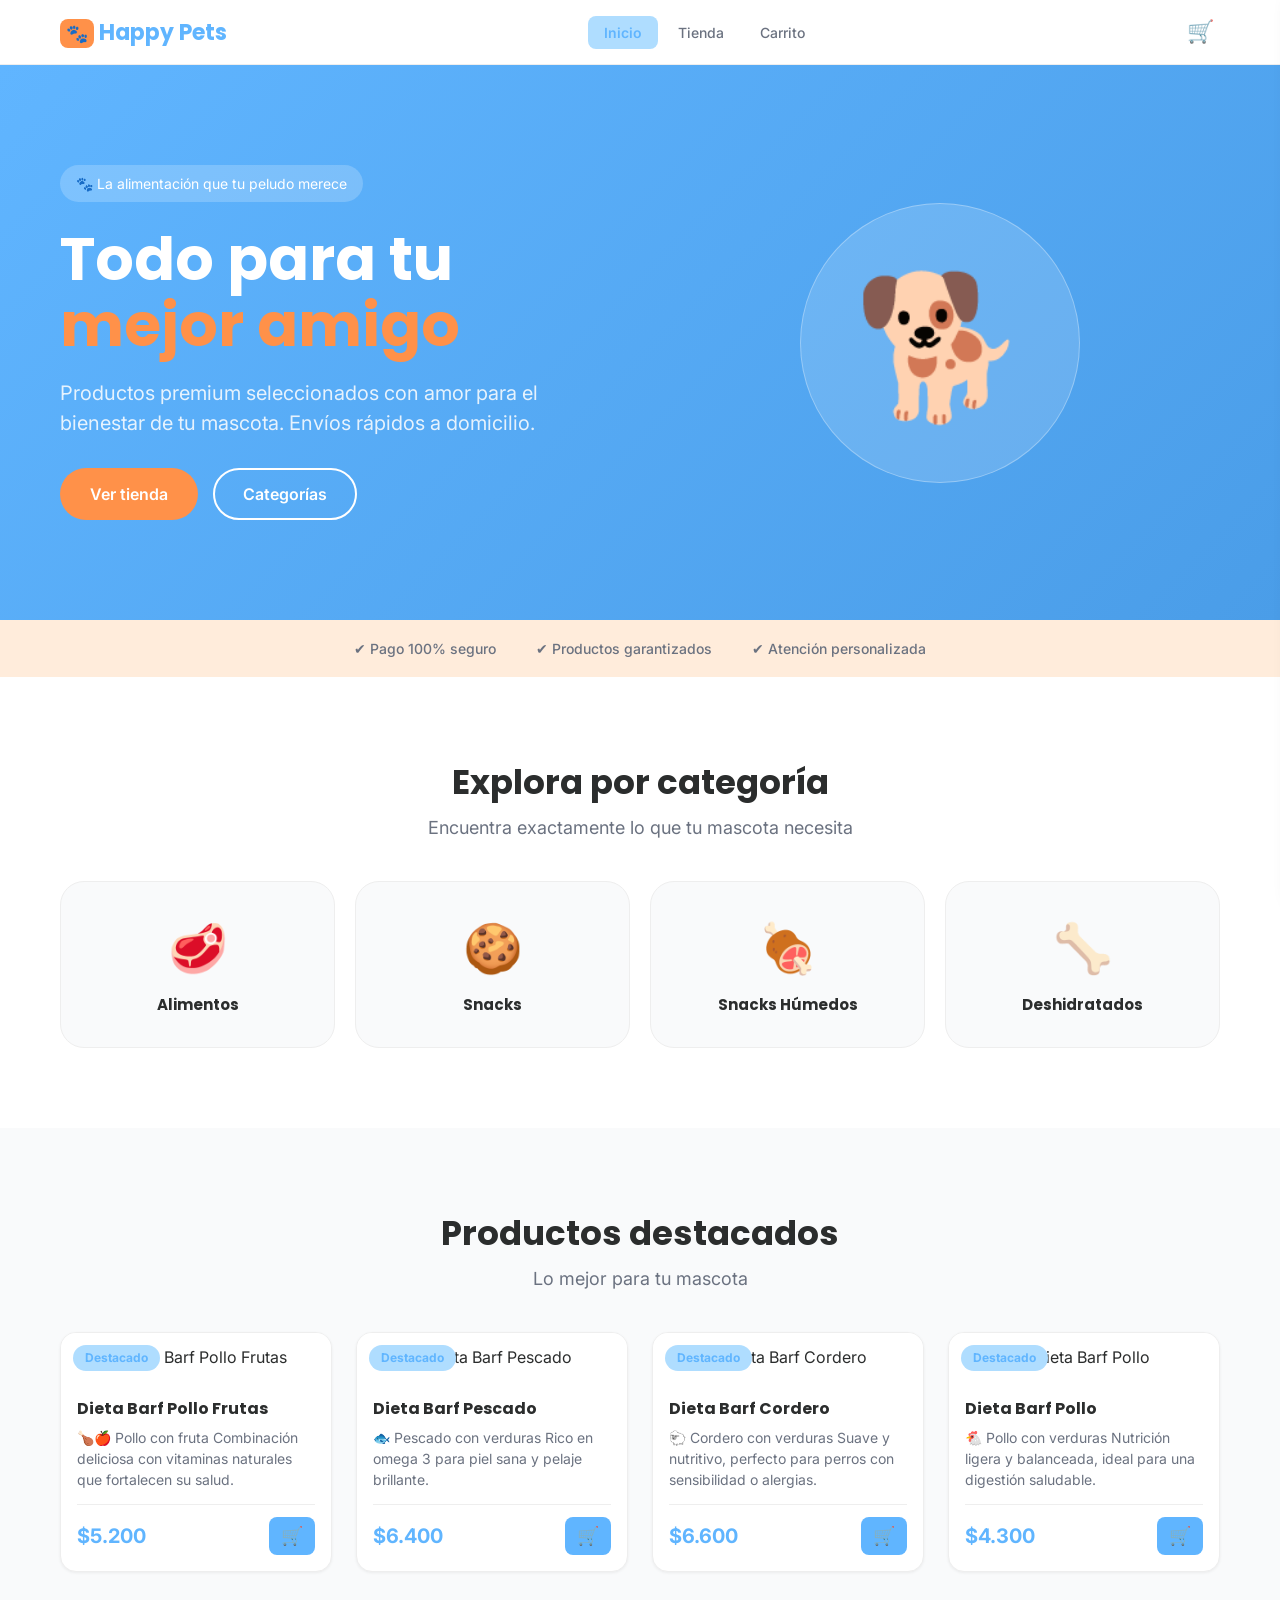
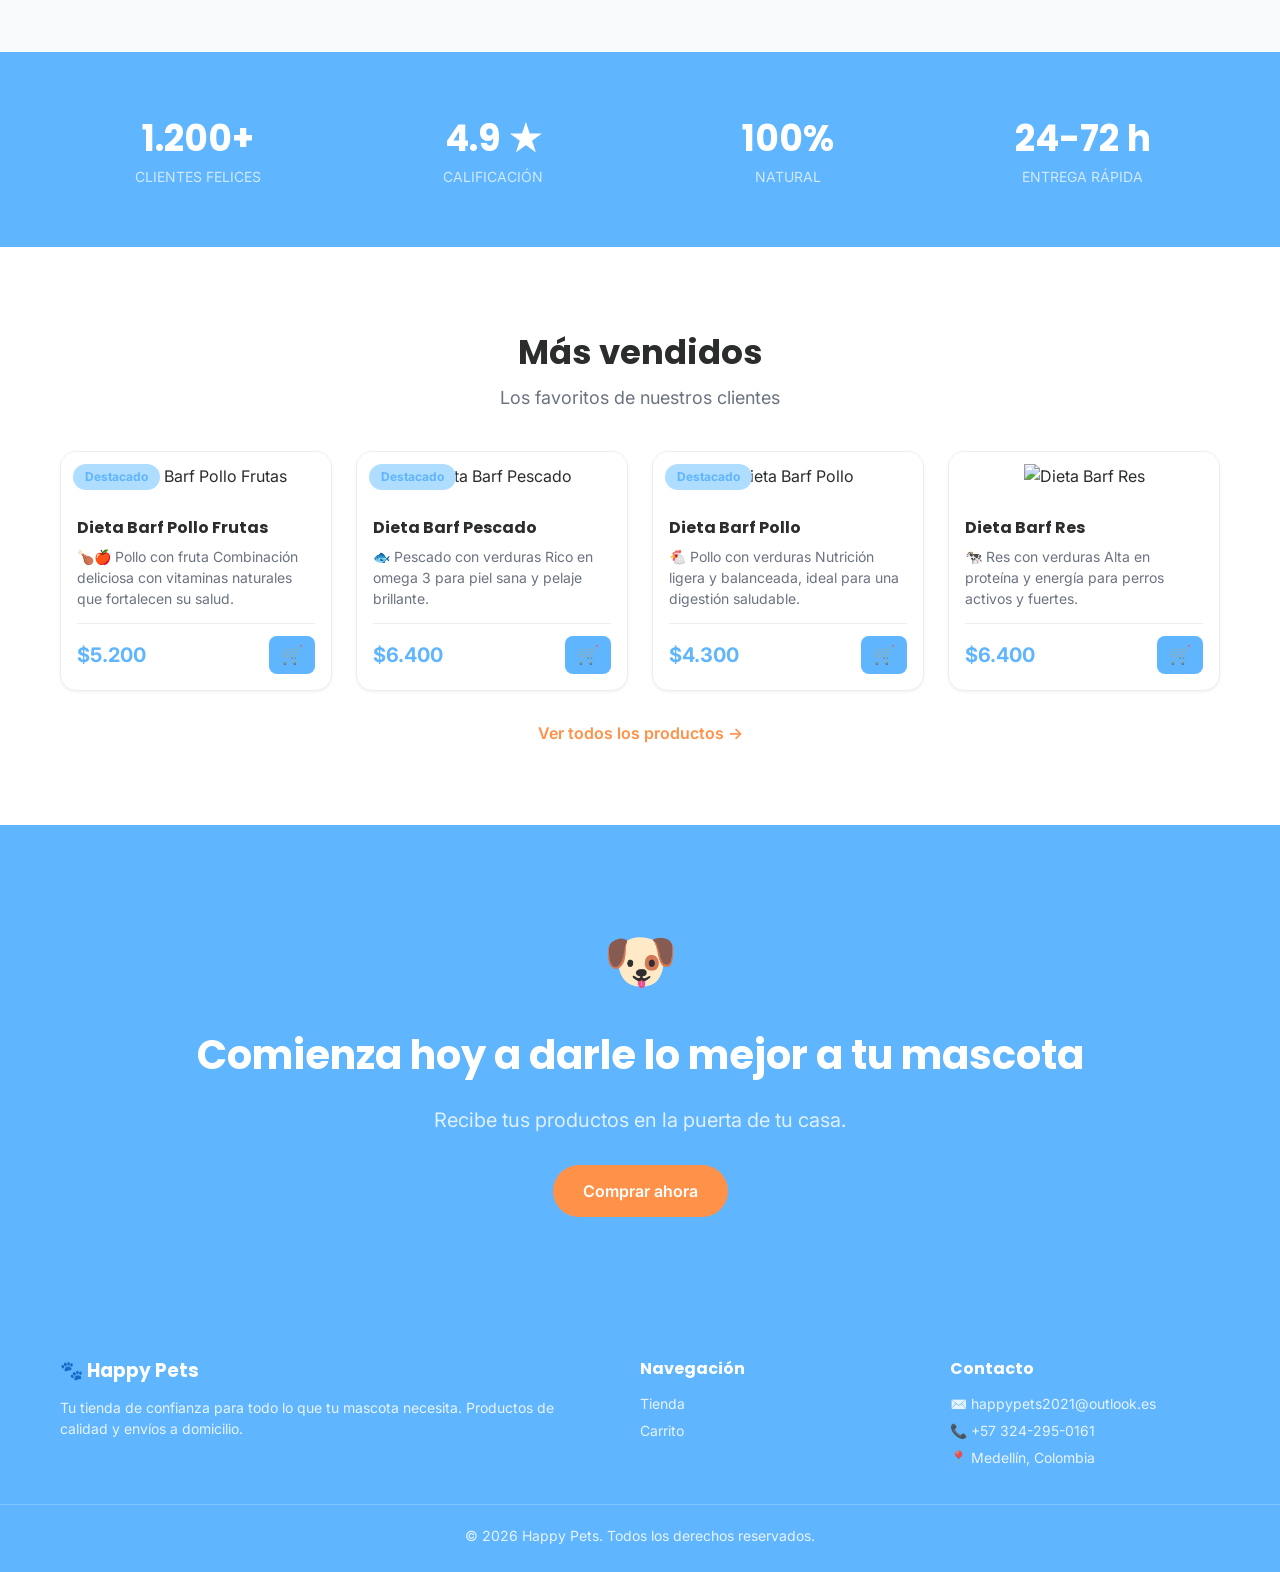
==== index.html @ 9395b943 "Proyecto Happy Pets con HTML, CSS, JS y jQuery Co-Authored-By: Claude Sonnet 5.5 <noreply@anthropic." ====
<!DOCTYPE html>
<html lang="es">
<head>
  <meta charset="UTF-8">
  <meta name="viewport" content="width=device-width, initial-scale=1.0">
  <link href="https://fonts.googleapis.com/css2?family=Inter:wght@400;500;600&family=Poppins:wght@600;700&display=swap" rel="stylesheet">
  <link rel="stylesheet" href="css/style.css">
  <title>Happy Pets - Todo para tu mejor amigo</title>
</head>
<body data-pagina="inicio">

  <header id="menu"></header>

  <!-- Portada -->
  <section class="hero">
    <div class="contenedor hero-grid">
      <div>
        <span class="hero-etiqueta">🐾 La alimentación que tu peludo merece</span>
        <h1>Todo para tu <span>mejor amigo</span></h1>
        <p>Productos premium seleccionados con amor para el bienestar de tu mascota. Envíos rápidos a domicilio.</p>
        <div class="hero-botones">
          <a href="tienda.html" class="btn btn-naranja">Ver tienda</a>
          <a href="#categorias" class="btn btn-blanco">Categorías</a>
        </div>
      </div>
      <div class="hero-imagen">
        <div class="hero-circulo">🐕</div>
      </div>
    </div>
  </section>

  <!-- Franja de confianza -->
  <section class="confianza">
    <div class="contenedor">
      <span>✔ Pago 100% seguro</span>
      <span>✔ Productos garantizados</span>
      <span>✔ Atención personalizada</span>
    </div>
  </section>

  <!-- Categorías -->
  <section class="seccion" id="categorias">
    <div class="contenedor">
      <div class="titulo-seccion">
        <h2>Explora por categoría</h2>
        <p>Encuentra exactamente lo que tu mascota necesita</p>
      </div>
      <div class="grid-categorias" id="lista-categorias"></div>
    </div>
  </section>

  <!-- Productos destacados -->
  <section class="seccion fondo-gris">
    <div class="contenedor">
      <div class="titulo-seccion">
        <h2>Productos destacados</h2>
        <p>Lo mejor para tu mascota</p>
      </div>
      <div class="grid-productos" id="lista-destacados"></div>
    </div>
  </section>

  <!-- Estadísticas -->
  <section class="estadisticas">
    <div class="contenedor">
      <div><h3>1.200+</h3><p>Clientes felices</p></div>
      <div><h3>4.9 ★</h3><p>Calificación</p></div>
      <div><h3>100%</h3><p>Natural</p></div>
      <div><h3>24-72 h</h3><p>Entrega rápida</p></div>
    </div>
  </section>

  <!-- Más vendidos -->
  <section class="seccion">
    <div class="contenedor">
      <div class="titulo-seccion">
        <h2>Más vendidos</h2>
        <p>Los favoritos de nuestros clientes</p>
      </div>
      <div class="grid-productos" id="lista-vendidos"></div>
      <div class="ver-todos"><a href="tienda.html">Ver todos los productos →</a></div>
    </div>
  </section>

  <!-- Llamado final -->
  <section class="final">
    <span style="font-size: 60px;">🐶</span>
    <h2>Comienza hoy a darle lo mejor a tu mascota</h2>
    <p>Recibe tus productos en la puerta de tu casa.</p>
    <a href="tienda.html" class="btn btn-naranja">Comprar ahora</a>
  </section>

  <footer id="pie"></footer>

  <script src="https://code.jquery.com/jquery-3.7.1.min.js"></script>
  <script src="js/datos.js"></script>
  <script src="js/script.js"></script>
</body>
</html>
---- css/style.css ----
/* ===== Colores y base ===== */
/* Azul: #60B5FF | Naranja: #FF9149 | Crema: #FFECDB | Azul claro: #AFDDFF */

* {
  box-sizing: border-box;
  margin: 0;
  padding: 0;
}

body {
  font-family: "Inter", Arial, sans-serif;
  color: #2b2d2d;
  background: #ffffff;
  line-height: 1.5;
}

h1, h2, h3, h4, .logo {
  font-family: "Poppins", Arial, sans-serif;
}

a {
  color: inherit;
  text-decoration: none;
}

.contenedor {
  max-width: 1200px;
  margin: 0 auto;
  padding: 0 20px;
}

/* ===== Botones ===== */
.btn {
  display: inline-block;
  padding: 12px 28px;
  border-radius: 30px;
  border: 2px solid transparent;
  font-weight: 600;
  font-size: 16px;
  cursor: pointer;
  text-align: center;
  transition: 0.2s;
}

.btn:hover {
  filter: brightness(1.1);
}

.btn-naranja {
  background: #ff9149;
  color: white;
}

.btn-azul {
  background: #60b5ff;
  color: white;
}

.btn-blanco {
  border-color: white;
  color: white;
}

.btn-blanco:hover {
  background: white;
  color: #60b5ff;
}

.btn-borde {
  display: block;
  border-color: #60b5ff;
  color: #60b5ff;
  margin-top: 10px;
}

/* ===== Menú ===== */
#menu {
  background: white;
  border-bottom: 1px solid #eee;
  position: sticky;
  top: 0;
  z-index: 50;
}

.menu-barra {
  display: flex;
  align-items: center;
  justify-content: space-between;
  height: 64px;
}

.logo {
  font-size: 22px;
  font-weight: 700;
  color: #60b5ff;
}

.logo-icono {
  background: #ff9149;
  border-radius: 8px;
  padding: 2px 6px;
  font-size: 18px;
}

.enlaces a {
  padding: 8px 16px;
  border-radius: 8px;
  color: #6b7280;
  font-weight: 500;
  font-size: 14px;
}

.enlaces a:hover {
  color: #60b5ff;
  background: #f5f5f5;
}

.enlaces a.activo {
  background: #afddff;
  color: #60b5ff;
  font-weight: 600;
}

.menu-derecha {
  display: flex;
  align-items: center;
  gap: 8px;
}

.btn-icono {
  background: none;
  border: none;
  font-size: 22px;
  cursor: pointer;
  position: relative;
  padding: 6px;
}

.btn-hamburguesa {
  display: none;
}

.contador {
  position: absolute;
  top: -2px;
  right: -4px;
  background: #ff9149;
  color: white;
  font-size: 11px;
  font-weight: bold;
  border-radius: 50%;
  width: 18px;
  height: 18px;
  line-height: 18px;
  text-align: center;
  display: none;
}

/* ===== Portada (hero) ===== */
.hero {
  background: linear-gradient(135deg, #60b5ff, #4a9de8);
  color: white;
  padding: 100px 0;
}

.hero-grid {
  display: grid;
  grid-template-columns: 1fr 1fr;
  gap: 40px;
  align-items: center;
}

.hero-etiqueta {
  display: inline-block;
  background: rgba(255, 255, 255, 0.2);
  padding: 8px 16px;
  border-radius: 30px;
  font-size: 14px;
  margin-bottom: 24px;
}

.hero h1 {
  font-size: 60px;
  line-height: 1.1;
  margin-bottom: 20px;
}

.hero h1 span {
  display: block;
  color: #ff9149;
}

.hero p {
  font-size: 20px;
  opacity: 0.85;
  margin-bottom: 30px;
  max-width: 480px;
}

.hero-botones {
  display: flex;
  gap: 15px;
  flex-wrap: wrap;
}

.hero-imagen {
  text-align: center;
  font-size: 140px;
}

.hero-circulo {
  width: 280px;
  height: 280px;
  line-height: 280px;
  margin: 0 auto;
  background: rgba(255, 255, 255, 0.15);
  border-radius: 50%;
  border: 1px solid rgba(255, 255, 255, 0.3);
}

/* ===== Franja de confianza ===== */
.confianza {
  background: #ffecdb;
  padding: 18px 0;
}

.confianza .contenedor {
  display: flex;
  justify-content: center;
  gap: 40px;
  flex-wrap: wrap;
  font-size: 14px;
  font-weight: 500;
  color: #6b7280;
}

/* ===== Secciones ===== */
.seccion {
  padding: 80px 0;
}

.fondo-gris {
  background: #f9fafb;
}

.titulo-seccion {
  text-align: center;
  margin-bottom: 40px;
}

.titulo-seccion h2 {
  font-size: 34px;
}

.titulo-seccion p {
  color: #6b7280;
  margin-top: 6px;
  font-size: 18px;
}

/* ===== Categorías ===== */
.grid-categorias {
  display: grid;
  grid-template-columns: repeat(4, 1fr);
  gap: 20px;
}

.categoria {
  background: #f9fafb;
  border: 1px solid #eee;
  border-radius: 24px;
  padding: 30px 10px;
  text-align: center;
  transition: 0.3s;
}

.categoria:hover {
  background: #60b5ff;
  color: white;
  transform: translateY(-4px);
}

.categoria-icono {
  display: block;
  font-size: 48px;
  margin-bottom: 10px;
}

.categoria h3 {
  font-size: 15px;
}

/* ===== Tarjetas de productos ===== */
.grid-productos {
  display: grid;
  grid-template-columns: repeat(4, 1fr);
  gap: 24px;
}

.tarjeta {
  background: white;
  border: 1px solid #eee;
  border-radius: 16px;
  overflow: hidden;
  display: flex;
  flex-direction: column;
  box-shadow: 0 1px 3px rgba(0, 0, 0, 0.06);
  transition: 0.3s;
}

.tarjeta:hover {
  transform: translateY(-8px);
  box-shadow: 0 20px 40px -8px rgba(96, 181, 255, 0.25);
}

.tarjeta-imagen {
  display: block;
  position: relative;
  background: white;
  text-align: center;
  overflow: hidden;
}

.tarjeta-imagen img {
  width: 100%;
  height: 220px;
  object-fit: contain;
  background: white;
  padding: 12px;
  transition: transform 0.5s;
}

.tarjeta:hover .tarjeta-imagen img {
  transform: scale(1.05);
}

.etiqueta {
  position: absolute;
  top: 12px;
  left: 12px;
  background: #afddff;
  color: #60b5ff;
  font-size: 12px;
  font-weight: bold;
  padding: 4px 12px;
  border-radius: 20px;
}

.agotado {
  position: absolute;
  top: 0;
  left: 0;
  width: 100%;
  height: 100%;
  background: rgba(0, 0, 0, 0.5);
  color: white;
  font-weight: bold;
  display: flex;
  align-items: center;
  justify-content: center;
}

.tarjeta-cuerpo {
  padding: 16px;
  display: flex;
  flex-direction: column;
  flex: 1;
}

.tarjeta-cuerpo h3 {
  font-size: 16px;
  margin-bottom: 6px;
}

.tarjeta-cuerpo h3 a:hover {
  color: #ff9149;
}

.descripcion {
  font-size: 14px;
  color: #6b7280;
  flex: 1;
}

.tarjeta-pie {
  display: flex;
  justify-content: space-between;
  align-items: center;
  margin-top: 14px;
  padding-top: 12px;
  border-top: 1px solid #eee;
}

.precio {
  font-size: 20px;
  font-weight: bold;
  color: #60b5ff;
}

.btn-agregar {
  background: #60b5ff;
  border: none;
  border-radius: 8px;
  padding: 8px 12px;
  font-size: 18px;
  cursor: pointer;
}

.btn-agregar:hover {
  transform: scale(1.1);
}

.btn-agregar:disabled {
  opacity: 0.5;
  cursor: not-allowed;
}

.ver-todos {
  text-align: center;
  margin-top: 30px;
}

.ver-todos a {
  color: #ff9149;
  font-weight: 600;
}

/* ===== Estadísticas ===== */
.estadisticas {
  background: #60b5ff;
  color: white;
  padding: 60px 0;
}

.estadisticas .contenedor {
  display: grid;
  grid-template-columns: repeat(4, 1fr);
  gap: 20px;
  text-align: center;
}

.estadisticas h3 {
  font-size: 36px;
}

.estadisticas p {
  opacity: 0.7;
  font-size: 14px;
  text-transform: uppercase;
}

/* ===== Llamado final ===== */
.final {
  background: #60b5ff;
  color: white;
  text-align: center;
  padding: 90px 20px;
}

.final h2 {
  font-size: 40px;
  margin: 20px 0;
}

.final p {
  font-size: 20px;
  opacity: 0.8;
  margin-bottom: 30px;
}

/* ===== Encabezado de páginas internas ===== */
.encabezado {
  background: #60b5ff;
  color: white;
  padding: 40px 0;
}

.encabezado h1 {
  font-size: 36px;
}

/* ===== Tienda ===== */
.tienda-grid {
  display: grid;
  grid-template-columns: 250px 1fr;
  gap: 30px;
  padding: 30px 20px;
  max-width: 1200px;
  margin: 0 auto;
}

.filtros {
  background: white;
  border-radius: 12px;
  padding: 20px;
  height: fit-content;
  position: sticky;
  top: 80px;
  box-shadow: 0 1px 3px rgba(0, 0, 0, 0.1);
}

.filtros h3 {
  color: #60b5ff;
  margin-bottom: 15px;
}

.filtros h4 {
  margin: 15px 0 8px;
}

.filtros label {
  display: block;
  margin-bottom: 6px;
  cursor: pointer;
}

.filtros select {
  width: 100%;
  padding: 10px;
  border: 1px solid #ddd;
  border-radius: 10px;
  font-size: 14px;
}

#cantidad-resultados {
  color: #6b7280;
  margin-bottom: 20px;
}

#lista-productos {
  display: grid;
  grid-template-columns: repeat(3, 1fr);
  gap: 24px;
}

#sin-resultados {
  display: none;
  text-align: center;
  padding: 50px 0;
  color: #6b7280;
}

/* ===== Detalle del producto ===== */
.detalle-grid {
  display: grid;
  grid-template-columns: 1fr 1fr;
  gap: 50px;
  padding: 40px 20px;
}

.detalle-imagen {
  background: white;
  border-radius: 16px;
  text-align: center;
  padding: 20px;
  overflow: hidden;
  box-shadow: 0 4px 15px rgba(0, 0, 0, 0.1);
}

.detalle-imagen img {
  width: 100%;
  max-height: 480px;
  object-fit: contain;
  display: block;
}

.detalle-info h1 {
  color: #60b5ff;
  font-size: 34px;
  margin-bottom: 15px;
}

.detalle-precio {
  font-size: 30px;
  font-weight: bold;
  color: #ff9149;
  margin-bottom: 20px;
}

.estado {
  font-size: 14px;
  padding: 4px 12px;
  border-radius: 20px;
  margin-left: 10px;
}

.estado.ok {
  background: #d9f5ee;
  color: #00b894;
}

.estado.no {
  background: #fbe0e0;
  color: #d63031;
}

.detalle-texto {
  color: #4b5563;
  margin-bottom: 25px;
}

.detalle-compra {
  display: flex;
  gap: 15px;
  align-items: center;
  margin-bottom: 25px;
}

.ventajas {
  list-style: none;
  border-top: 1px solid #ddd;
  padding-top: 20px;
  color: #4b5563;
  font-size: 14px;
  line-height: 2;
}

/* ===== Cantidad (+ y -) ===== */
.cantidad {
  display: flex;
  align-items: center;
  gap: 8px;
  margin-top: 8px;
}

.detalle-compra .cantidad {
  margin-top: 0;
}

.cantidad button {
  width: 30px;
  height: 30px;
  border: 1px solid #ccc;
  background: #f3f4f6;
  border-radius: 6px;
  cursor: pointer;
  font-size: 16px;
}

.cantidad button:hover {
  background: #e5e7eb;
}

.cantidad .btn-eliminar {
  width: auto;
  background: none;
  border: none;
  color: #d63031;
  font-size: 13px;
}

/* ===== Carrito ===== */
.carrito-grid {
  display: grid;
  grid-template-columns: 2fr 1fr;
  gap: 30px;
  padding: 30px 20px;
}

.fila-carrito {
  display: flex;
  gap: 15px;
  background: white;
  border-radius: 12px;
  padding: 15px;
  margin-bottom: 15px;
  box-shadow: 0 1px 3px rgba(0, 0, 0, 0.1);
}

.fila-imagen {
  width: 80px;
  height: 80px;
  object-fit: contain;
  border: 1px solid #eee;
  border-radius: 10px;
  flex-shrink: 0;
}

.fila-info {
  flex: 1;
}

.fila-info h3 {
  font-size: 16px;
}

.fila-info .precio {
  font-size: 16px;
}

.fila-total {
  font-weight: bold;
  color: #60b5ff;
}

.resumen {
  background: white;
  border-radius: 12px;
  padding: 24px;
  height: fit-content;
  position: sticky;
  top: 80px;
  box-shadow: 0 1px 3px rgba(0, 0, 0, 0.1);
}

.resumen h2 {
  color: #60b5ff;
  margin-bottom: 20px;
}

.linea {
  display: flex;
  justify-content: space-between;
  padding: 8px 0;
  font-size: 14px;
}

.linea.total {
  font-size: 20px;
  font-weight: bold;
  border-top: 1px solid #ddd;
  margin-top: 8px;
  padding-top: 14px;
}

.resumen .btn {
  width: 100%;
  margin-top: 15px;
}

.resumen .seguir {
  display: block;
  text-align: center;
  margin-top: 12px;
  color: #ff9149;
}

.vacio {
  text-align: center;
  color: #6b7280;
  padding: 40px 0;
}

#carrito-vacio {
  display: none;
  text-align: center;
  background: white;
  padding: 50px 20px;
  border-radius: 12px;
  margin: 30px 20px;
}

#carrito-vacio p {
  font-size: 18px;
  color: #6b7280;
  margin-bottom: 20px;
}

/* ===== Carrito lateral ===== */
#fondo-oscuro {
  display: none;
  position: fixed;
  top: 0;
  left: 0;
  width: 100%;
  height: 100%;
  background: rgba(0, 0, 0, 0.5);
  z-index: 90;
}

#carrito-lateral {
  position: fixed;
  top: 0;
  right: -420px;
  width: 400px;
  max-width: 100%;
  height: 100%;
  background: white;
  z-index: 100;
  padding: 20px;
  overflow-y: auto;
  transition: right 0.3s;
  box-shadow: -5px 0 20px rgba(0, 0, 0, 0.2);
}

#carrito-lateral.abierto {
  right: 0;
}

.lateral-titulo {
  display: flex;
  justify-content: space-between;
  align-items: center;
  border-bottom: 1px solid #eee;
  padding-bottom: 12px;
  margin-bottom: 15px;
}

.lateral-titulo h2 {
  color: #60b5ff;
}

#carrito-lateral .fila-carrito {
  box-shadow: none;
  background: #f9fafb;
}

#carrito-lateral .fila-imagen {
  width: 60px;
  height: 60px;
}

#lateral-pie {
  border-top: 1px solid #eee;
  padding-top: 10px;
}

/* ===== Pie de página ===== */
#pie {
  background: #60b5ff;
  color: white;
  padding-top: 50px;
}

.pie-grid {
  display: grid;
  grid-template-columns: 2fr 1fr 1fr;
  gap: 40px;
  margin-bottom: 30px;
}

#pie h3, #pie h4 {
  margin-bottom: 12px;
}

#pie p {
  font-size: 14px;
  opacity: 0.85;
  margin-bottom: 6px;
}

#pie a:hover {
  color: #ff9149;
}

.pie-final {
  border-top: 1px solid rgba(255, 255, 255, 0.2);
  text-align: center;
  padding: 20px;
  font-size: 14px;
}

/* ===== Efecto de aparición al hacer scroll ===== */
.reveal {
  opacity: 0;
  transform: translateY(30px);
  transition: opacity 0.7s, transform 0.7s;
}

.reveal.visible {
  opacity: 1;
  transform: translateY(0);
}

/* =========================================
   RESPONSIVE (media queries)
   ========================================= */

/* Tablets (hasta 992px) */
@media (max-width: 992px) {
  .hero h1 {
    font-size: 46px;
  }

  .grid-productos {
    grid-template-columns: repeat(2, 1fr);
  }

  #lista-productos {
    grid-template-columns: repeat(2, 1fr);
  }

  .estadisticas .contenedor {
    grid-template-columns: repeat(2, 1fr);
  }
}

/* Celulares grandes (hasta 768px) */
@media (max-width: 768px) {
  /* El menú se convierte en hamburguesa */
  .btn-hamburguesa {
    display: block;
  }

  .enlaces {
    display: none;
    position: absolute;
    top: 64px;
    left: 0;
    width: 100%;
    background: white;
    border-top: 1px solid #eee;
    padding: 10px 20px;
  }

  .enlaces a {
    display: block;
    padding: 12px;
  }

  .hero {
    padding: 60px 0;
  }

  .hero-grid {
    grid-template-columns: 1fr;
    text-align: center;
  }

  .hero p {
    margin-left: auto;
    margin-right: auto;
  }

  .hero-botones {
    justify-content: center;
  }

  .hero-imagen {
    display: none;
  }

  .grid-categorias {
    grid-template-columns: repeat(2, 1fr);
  }

  .tienda-grid,
  .detalle-grid,
  .carrito-grid {
    grid-template-columns: 1fr;
  }

  .filtros,
  .resumen {
    position: static;
  }

  .pie-grid {
    grid-template-columns: 1fr;
    gap: 20px;
  }
}

/* Celulares pequeños (hasta 500px) */
@media (max-width: 500px) {
  .hero h1 {
    font-size: 36px;
  }

  .seccion {
    padding: 50px 0;
  }

  .grid-productos,
  #lista-productos {
    grid-template-columns: 1fr;
  }

  .final h2 {
    font-size: 28px;
  }

  .detalle-compra {
    flex-direction: column;
    align-items: stretch;
  }

  .fila-carrito {
    flex-wrap: wrap;
  }
}
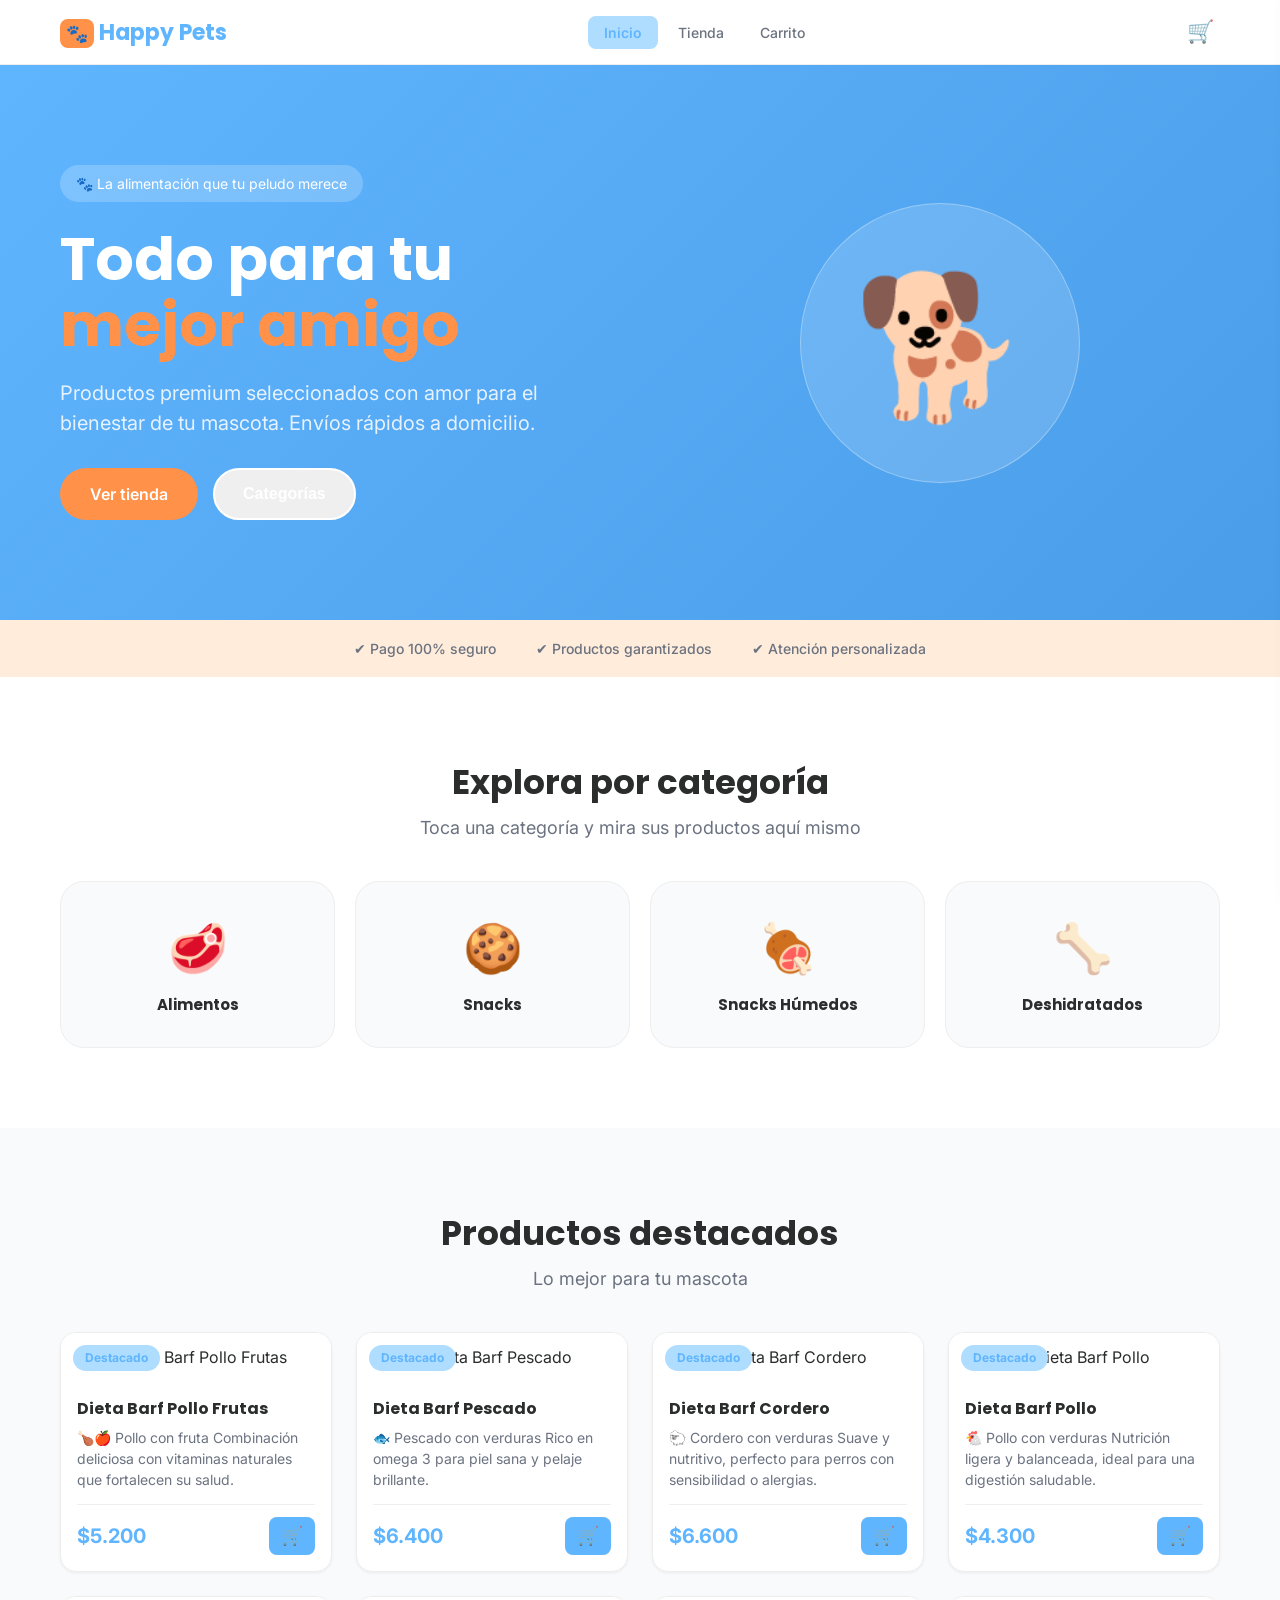
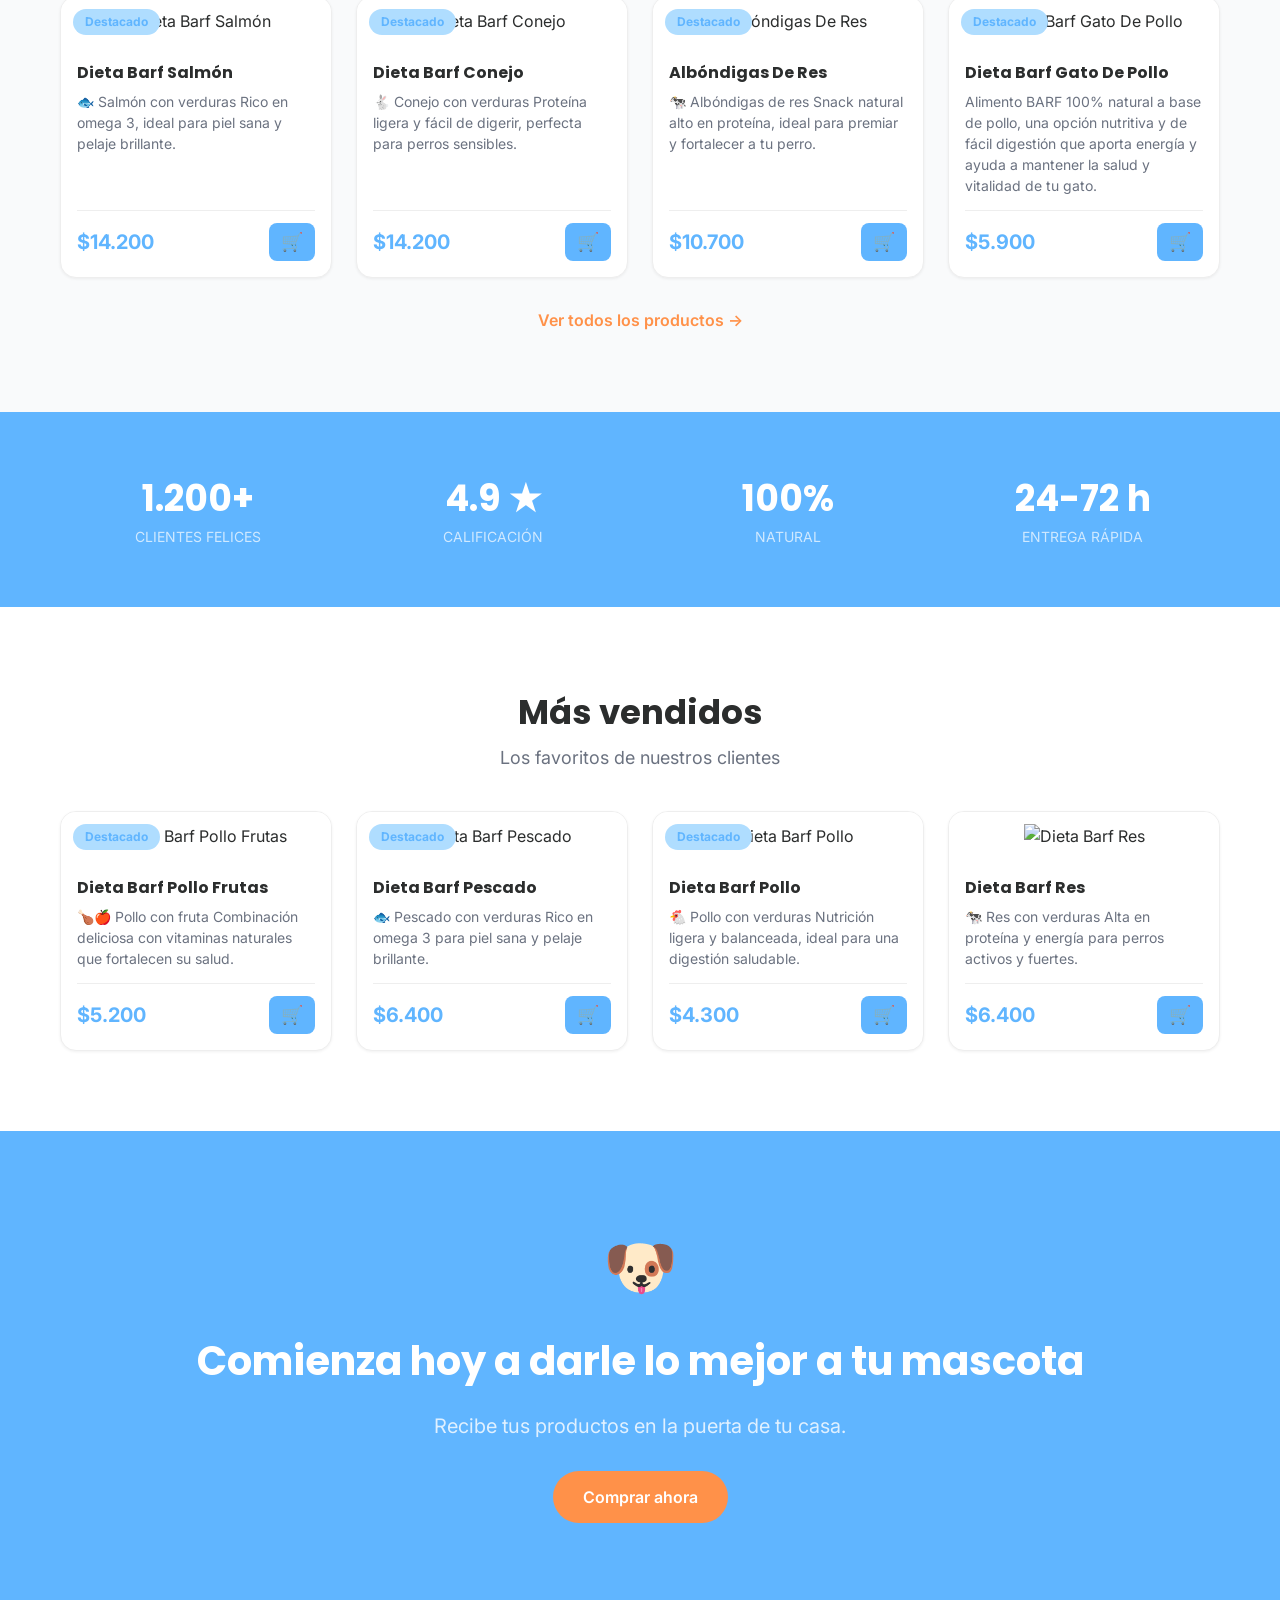
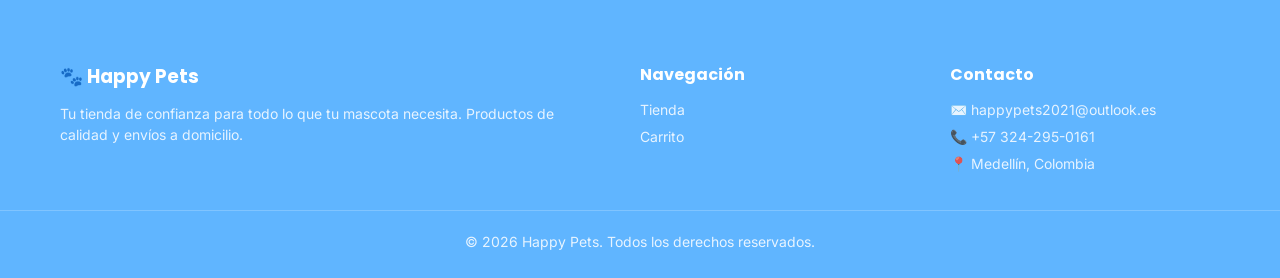
==== commit 40a8dcd5: "Una sola página con jQuery: navegación, vista rápida y categorías - index.html es la única página: e" ====
--- a/index.html
+++ b/index.html
@@ -7,90 +7,171 @@
   <link rel="stylesheet" href="css/style.css">
   <title>Happy Pets - Todo para tu mejor amigo</title>
 </head>
-<body data-pagina="inicio">
+<body>
 
+  <!-- Partes fijas: el menú y el pie NO cambian al navegar -->
   <header id="menu"></header>
 
-  <!-- Portada -->
-  <section class="hero">
-    <div class="contenedor hero-grid">
-      <div>
-        <span class="hero-etiqueta">🐾 La alimentación que tu peludo merece</span>
-        <h1>Todo para tu <span>mejor amigo</span></h1>
-        <p>Productos premium seleccionados con amor para el bienestar de tu mascota. Envíos rápidos a domicilio.</p>
-        <div class="hero-botones">
-          <a href="tienda.html" class="btn btn-naranja">Ver tienda</a>
-          <a href="#categorias" class="btn btn-blanco">Categorías</a>
+  <!-- ZONA CENTRAL: aquí jQuery pinta la vista que toque (inicio, tienda, producto o carrito)
+       sin recargar la página. Ver la función navegar() en js/script.js -->
+  <main id="vista"></main>
+
+  <footer id="pie"></footer>
+
+  <!--
+    ===== PLANTILLAS =====
+    Una etiqueta <template> guarda HTML que el navegador NO muestra.
+    jQuery copia su contenido a #vista cuando se necesita:
+      $("#vista").html( $("#plantilla-inicio").html() );
+  -->
+
+  <!-- Vista: INICIO -->
+  <template id="plantilla-inicio">
+    <!-- Portada -->
+    <section class="hero">
+      <div class="contenedor hero-grid">
+        <div>
+          <span class="hero-etiqueta">🐾 La alimentación que tu peludo merece</span>
+          <h1>Todo para tu <span>mejor amigo</span></h1>
+          <p>Productos premium seleccionados con amor para el bienestar de tu mascota. Envíos rápidos a domicilio.</p>
+          <div class="hero-botones">
+            <a href="#/tienda" class="btn btn-naranja">Ver tienda</a>
+            <!-- data-bajar: a dónde hacer scroll animado (ver evento "[data-bajar]") -->
+            <button class="btn btn-blanco" data-bajar="#categorias">Categorías</button>
+          </div>
+        </div>
+        <div class="hero-imagen">
+          <div class="hero-circulo">🐕</div>
         </div>
       </div>
-      <div class="hero-imagen">
-        <div class="hero-circulo">🐕</div>
+    </section>
+
+    <!-- Franja de confianza -->
+    <section class="confianza">
+      <div class="contenedor">
+        <span>✔ Pago 100% seguro</span>
+        <span>✔ Productos garantizados</span>
+        <span>✔ Atención personalizada</span>
+      </div>
+    </section>
+
+    <!-- Categorías: al tocar una, la grilla de abajo se filtra AQUÍ MISMO -->
+    <section class="seccion" id="categorias">
+      <div class="contenedor">
+        <div class="titulo-seccion">
+          <h2>Explora por categoría</h2>
+          <p>Toca una categoría y mira sus productos aquí mismo</p>
+        </div>
+        <div class="grid-categorias" id="lista-categorias"></div>
+      </div>
+    </section>
+
+    <!-- Productos (cambia según la categoría elegida) -->
+    <section class="seccion fondo-gris" id="seccion-productos">
+      <div class="contenedor">
+        <div class="titulo-seccion">
+          <h2 id="titulo-productos">Productos destacados</h2>
+          <p id="subtitulo-productos">Lo mejor para tu mascota</p>
+        </div>
+        <div class="grid-productos" id="lista-inicio"></div>
+        <div class="ver-todos"><a href="#/tienda" id="ver-categoria">Ver todos los productos →</a></div>
+      </div>
+    </section>
+
+    <!-- Estadísticas -->
+    <section class="estadisticas">
+      <div class="contenedor">
+        <div><h3>1.200+</h3><p>Clientes felices</p></div>
+        <div><h3>4.9 ★</h3><p>Calificación</p></div>
+        <div><h3>100%</h3><p>Natural</p></div>
+        <div><h3>24-72 h</h3><p>Entrega rápida</p></div>
+      </div>
+    </section>
+
+    <!-- Más vendidos -->
+    <section class="seccion">
+      <div class="contenedor">
+        <div class="titulo-seccion">
+          <h2>Más vendidos</h2>
+          <p>Los favoritos de nuestros clientes</p>
+        </div>
+        <div class="grid-productos" id="lista-vendidos"></div>
+      </div>
+    </section>
+
+    <!-- Llamado final -->
+    <section class="final">
+      <span style="font-size: 60px;">🐶</span>
+      <h2>Comienza hoy a darle lo mejor a tu mascota</h2>
+      <p>Recibe tus productos en la puerta de tu casa.</p>
+      <a href="#/tienda" class="btn btn-naranja">Comprar ahora</a>
+    </section>
+  </template>
+
+  <!-- Vista: TIENDA -->
+  <template id="plantilla-tienda">
+    <div class="encabezado">
+      <div class="contenedor">
+        <h1>Nuestra Tienda</h1>
+        <p>Encuentra todo lo que tu mascota necesita</p>
       </div>
     </div>
-  </section>
 
-  <!-- Franja de confianza -->
-  <section class="confianza">
-    <div class="contenedor">
-      <span>✔ Pago 100% seguro</span>
-      <span>✔ Productos garantizados</span>
-      <span>✔ Atención personalizada</span>
+    <div class="tienda-grid">
+      <!-- Filtros -->
+      <aside class="filtros">
+        <h3>Filtros</h3>
+        <h4>Categorías</h4>
+        <div id="filtro-categorias"></div>
+
+        <h4>Disponibilidad</h4>
+        <label><input type="checkbox" id="solo-disponibles" checked> Solo disponibles</label>
+
+        <h4>Ordenar por</h4>
+        <select id="orden">
+          <option value="nombre">Nombre A-Z</option>
+          <option value="precio-menor">Precio: menor a mayor</option>
+          <option value="precio-mayor">Precio: mayor a menor</option>
+        </select>
+      </aside>
+
+      <!-- Productos -->
+      <section>
+        <p id="cantidad-resultados"></p>
+        <div id="lista-productos"></div>
+        <div id="sin-resultados">
+          <p style="font-size: 18px;">😕 No se encontraron productos</p>
+        </div>
+      </section>
     </div>
-  </section>
+  </template>
 
-  <!-- Categorías -->
-  <section class="seccion" id="categorias">
-    <div class="contenedor">
-      <div class="titulo-seccion">
-        <h2>Explora por categoría</h2>
-        <p>Encuentra exactamente lo que tu mascota necesita</p>
+  <!-- Vista: CARRITO -->
+  <template id="plantilla-carrito">
+    <div class="contenedor" id="pagina-carrito">
+      <h1 style="color: #60b5ff; padding-top: 30px;">Tu Carrito</h1>
+
+      <!-- Se muestra cuando no hay productos -->
+      <div id="carrito-vacio">
+        <p>Tu carrito está vacío</p>
+        <a href="#/tienda" class="btn btn-azul">Ir a la tienda</a>
       </div>
-      <div class="grid-categorias" id="lista-categorias"></div>
+
+      <!-- Se muestra cuando hay productos -->
+      <div class="carrito-grid" id="carrito-lleno">
+        <div id="lista-carrito"></div>
+        <div class="resumen">
+          <h2>Resumen</h2>
+          <div id="resumen-lineas"></div>
+          <button id="finalizar" class="btn btn-naranja">Finalizar compra</button>
+          <a href="#/tienda" class="seguir">Seguir comprando</a>
+        </div>
+      </div>
     </div>
-  </section>
+  </template>
 
-  <!-- Productos destacados -->
-  <section class="seccion fondo-gris">
-    <div class="contenedor">
-      <div class="titulo-seccion">
-        <h2>Productos destacados</h2>
-        <p>Lo mejor para tu mascota</p>
-      </div>
-      <div class="grid-productos" id="lista-destacados"></div>
-    </div>
-  </section>
-
-  <!-- Estadísticas -->
-  <section class="estadisticas">
-    <div class="contenedor">
-      <div><h3>1.200+</h3><p>Clientes felices</p></div>
-      <div><h3>4.9 ★</h3><p>Calificación</p></div>
-      <div><h3>100%</h3><p>Natural</p></div>
-      <div><h3>24-72 h</h3><p>Entrega rápida</p></div>
-    </div>
-  </section>
-
-  <!-- Más vendidos -->
-  <section class="seccion">
-    <div class="contenedor">
-      <div class="titulo-seccion">
-        <h2>Más vendidos</h2>
-        <p>Los favoritos de nuestros clientes</p>
-      </div>
-      <div class="grid-productos" id="lista-vendidos"></div>
-      <div class="ver-todos"><a href="tienda.html">Ver todos los productos →</a></div>
-    </div>
-  </section>
-
-  <!-- Llamado final -->
-  <section class="final">
-    <span style="font-size: 60px;">🐶</span>
-    <h2>Comienza hoy a darle lo mejor a tu mascota</h2>
-    <p>Recibe tus productos en la puerta de tu casa.</p>
-    <a href="tienda.html" class="btn btn-naranja">Comprar ahora</a>
-  </section>
-
-  <footer id="pie"></footer>
+  <!-- La vista de PRODUCTO no tiene plantilla: se arma entera en JavaScript
+       porque todo su contenido depende del producto (ver vistaProducto()) -->
 
   <script src="https://code.jquery.com/jquery-3.7.1.min.js"></script>
   <script src="js/datos.js"></script>
--- a/css/style.css
+++ b/css/style.css
@@ -862,6 +862,180 @@
   transform: translateY(0);
 }
 
+/* ===== Página de una sola vista ===== */
+/* Fondo gris clarito para tienda, producto y carrito (la clase la pone jQuery) */
+body.fondo-interno {
+  background: #f9fafb;
+}
+
+#vista {
+  min-height: 60vh;
+}
+
+/* Mientras la vista rápida está abierta, la página de atrás no se mueve */
+body.sin-scroll {
+  overflow: hidden;
+}
+
+/* ===== Categorías del inicio (ahora son botones que filtran) ===== */
+button.categoria {
+  font: inherit;
+  color: inherit;
+  cursor: pointer;
+  width: 100%;
+}
+
+.categoria.activa {
+  background: #60b5ff;
+  color: white;
+  border-color: #60b5ff;
+  box-shadow: 0 10px 25px -8px rgba(96, 181, 255, 0.6);
+}
+
+/* ===== Etiqueta "Vista rápida" sobre la imagen de la tarjeta ===== */
+.ver-rapido {
+  position: absolute;
+  left: 50%;
+  bottom: 12px;
+  transform: translate(-50%, 10px);
+  background: rgba(43, 45, 45, 0.85);
+  color: white;
+  font-size: 13px;
+  font-weight: 600;
+  padding: 6px 14px;
+  border-radius: 20px;
+  opacity: 0;
+  transition: 0.3s;
+  white-space: nowrap;
+}
+
+.tarjeta:hover .ver-rapido {
+  opacity: 1;
+  transform: translate(-50%, 0);
+}
+
+/* ===== Ventana de vista rápida (modal) ===== */
+#modal {
+  display: none;
+  position: fixed;
+  top: 0;
+  left: 0;
+  width: 100%;
+  height: 100%;
+  background: rgba(0, 0, 0, 0.55);
+  z-index: 120;
+  overflow-y: auto;
+  padding: 20px;
+}
+
+.modal-caja {
+  position: relative;
+  background: white;
+  border-radius: 20px;
+  max-width: 860px;
+  margin: 6vh auto;
+  padding: 30px;
+  box-shadow: 0 25px 60px rgba(0, 0, 0, 0.3);
+  /* Empieza un poco más abajo y más pequeña... */
+  transform: translateY(40px) scale(0.96);
+  transition: transform 0.3s;
+}
+
+/* ...y cuando jQuery le pone la clase "abierto", sube a su lugar */
+#modal.abierto .modal-caja {
+  transform: translateY(0) scale(1);
+}
+
+#cerrar-modal {
+  position: absolute;
+  top: 12px;
+  right: 14px;
+  font-size: 18px;
+  color: #6b7280;
+}
+
+.modal-grid {
+  display: grid;
+  grid-template-columns: 1fr 1fr;
+  gap: 30px;
+  align-items: center;
+}
+
+.modal-imagen img {
+  width: 100%;
+  max-height: 380px;
+  object-fit: contain;
+  display: block;
+}
+
+.modal-categoria {
+  display: inline-block;
+  background: #ffecdb;
+  color: #ff9149;
+  font-size: 13px;
+  font-weight: 600;
+  padding: 4px 12px;
+  border-radius: 20px;
+  margin-bottom: 10px;
+}
+
+.modal-info h2 {
+  color: #60b5ff;
+  font-size: 28px;
+  margin-bottom: 10px;
+}
+
+.ver-detalle {
+  color: #ff9149;
+  font-weight: 600;
+}
+
+/* ===== Detalle: volver y relacionados ===== */
+.volver {
+  background: none;
+  border: none;
+  color: #60b5ff;
+  font: inherit;
+  font-weight: 600;
+  cursor: pointer;
+  margin-top: 24px;
+}
+
+.detalle-grid {
+  padding-top: 20px;
+}
+
+.relacionados {
+  padding: 20px 0 60px;
+}
+
+.relacionados h2 {
+  margin-bottom: 20px;
+}
+
+/* ===== Mensaje al finalizar la compra ===== */
+.gracias {
+  text-align: center;
+  background: white;
+  border-radius: 16px;
+  padding: 60px 20px;
+  margin: 30px 0 60px;
+}
+
+.gracias span {
+  font-size: 60px;
+}
+
+.gracias h2 {
+  color: #60b5ff;
+  margin: 10px 0;
+}
+
+.gracias p {
+  color: #6b7280;
+  margin-bottom: 25px;
+}
+
 /* =========================================
    RESPONSIVE (media queries)
    ========================================= */
@@ -936,8 +1110,24 @@
 
   .tienda-grid,
   .detalle-grid,
-  .carrito-grid {
+  .carrito-grid,
+  .modal-grid {
     grid-template-columns: 1fr;
+  }
+
+  .modal-caja {
+    margin: 10px auto;
+    padding: 24px 18px;
+  }
+
+  .modal-imagen img {
+    max-height: 240px;
+  }
+
+  /* En celular no hay "hover": la etiqueta de vista rápida se ve siempre */
+  .ver-rapido {
+    opacity: 1;
+    transform: translate(-50%, 0);
   }
 
   .filtros,
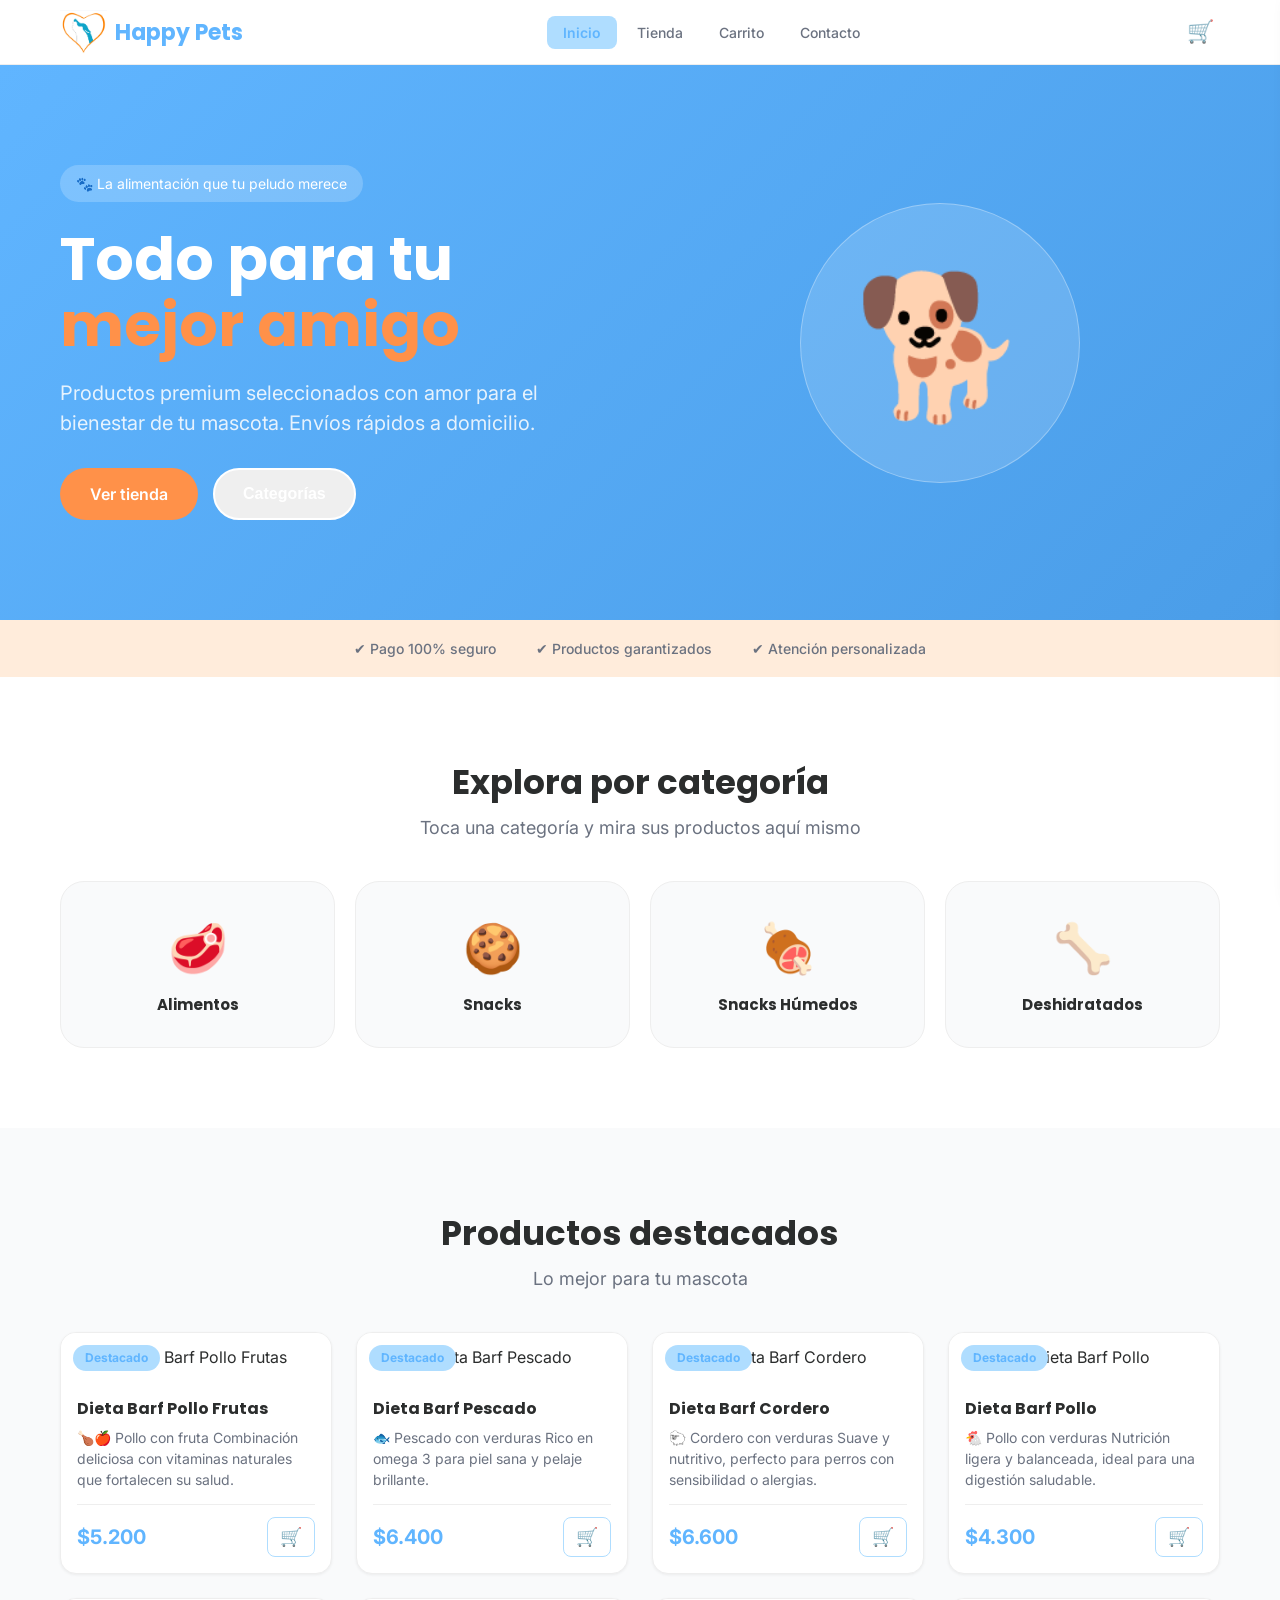
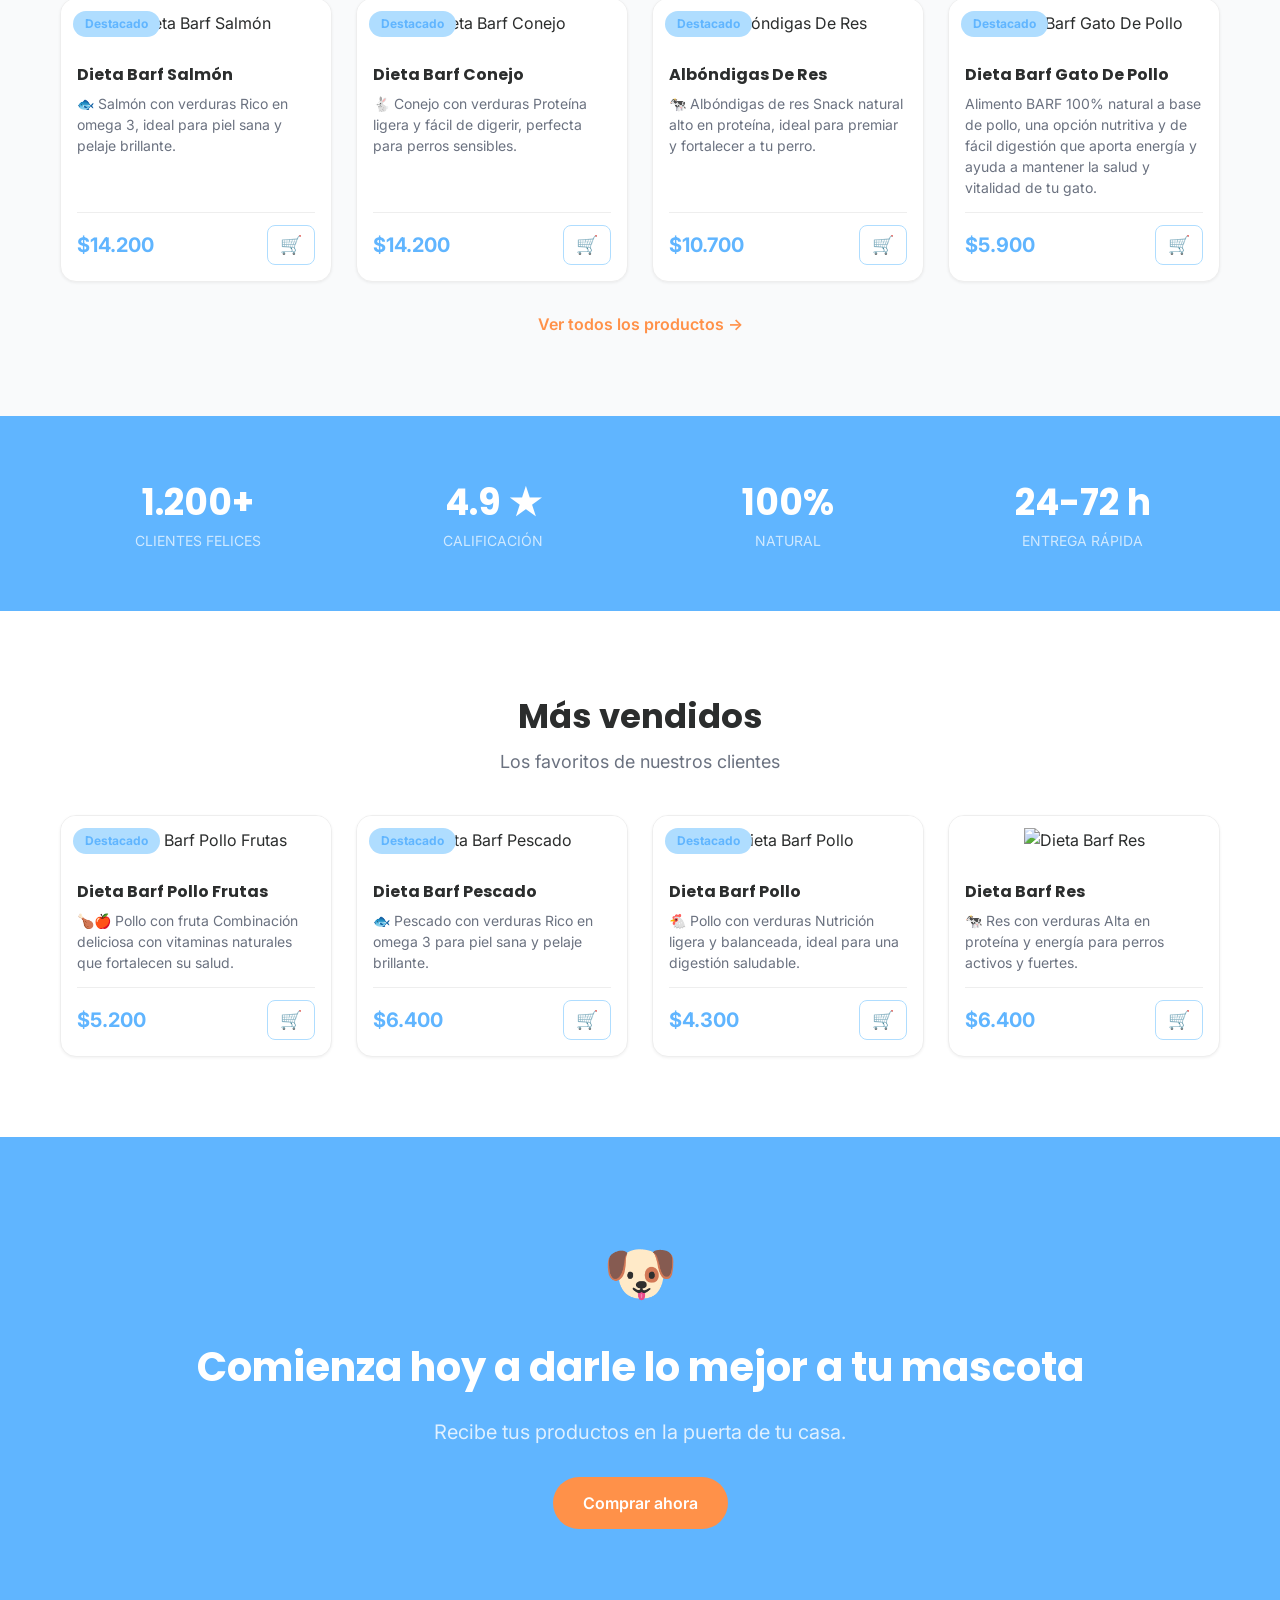
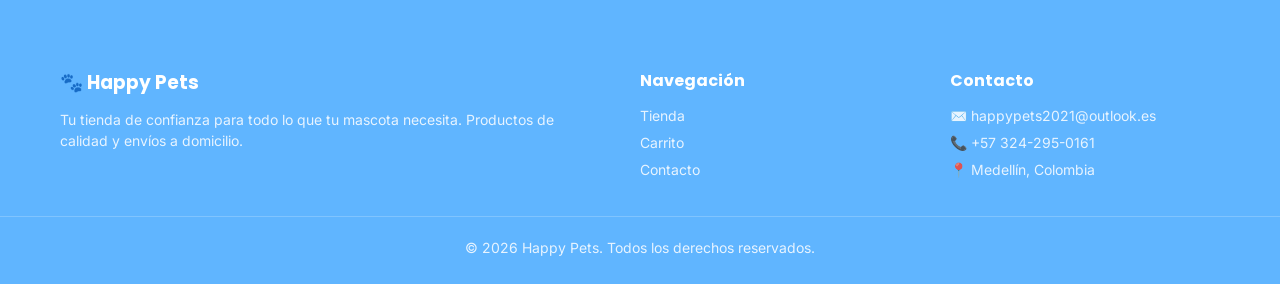
==== commit 2df5d500: "Página de contacto como vista de la página única Vista #/contacto con WhatsApp, correo y ubicación, " ====
--- a/index.html
+++ b/index.html
@@ -170,6 +170,53 @@
     </div>
   </template>
 
+  <!-- Vista: CONTACTO -->
+  <template id="plantilla-contacto">
+    <div class="encabezado">
+      <div class="contenedor">
+        <h1>Contáctanos</h1>
+        <p>¿Dudas sobre la dieta BARF o tu pedido? Escríbenos</p>
+      </div>
+    </div>
+
+    <div class="contenedor contacto-grid">
+      <!-- Datos de contacto -->
+      <div class="contacto-datos">
+        <a href="https://wa.me/573242950161" target="_blank" class="contacto-item">
+          <span class="contacto-icono">💬</span>
+          <div><h3>WhatsApp</h3><p>+57 324-295-0161</p></div>
+        </a>
+        <a href="mailto:happypets2021@outlook.es" class="contacto-item">
+          <span class="contacto-icono">✉️</span>
+          <div><h3>Correo</h3><p>happypets2021@outlook.es</p></div>
+        </a>
+        <div class="contacto-item">
+          <span class="contacto-icono">📍</span>
+          <div><h3>Ubicación</h3><p>Medellín, Colombia · Envíos a domicilio</p></div>
+        </div>
+      </div>
+
+      <!-- Formulario (simulado: no envía nada, jQuery lo valida y muestra un mensaje) -->
+      <form id="form-contacto" class="formulario" novalidate>
+        <h2>Envíanos un mensaje</h2>
+
+        <label for="contacto-nombre">Nombre</label>
+        <input type="text" id="contacto-nombre" placeholder="Tu nombre">
+        <span class="error-texto"></span>
+
+        <label for="contacto-correo">Correo</label>
+        <input type="email" id="contacto-correo" placeholder="tucorreo@ejemplo.com">
+        <span class="error-texto"></span>
+
+        <label for="contacto-mensaje">Mensaje</label>
+        <textarea id="contacto-mensaje" rows="5" placeholder="¿En qué te podemos ayudar?"></textarea>
+        <span class="error-texto"></span>
+
+        <button type="submit" class="btn btn-naranja">Enviar mensaje</button>
+      </form>
+    </div>
+  </template>
+
   <!-- La vista de PRODUCTO no tiene plantilla: se arma entera en JavaScript
        porque todo su contenido depende del producto (ver vistaProducto()) -->
 
--- a/css/style.css
+++ b/css/style.css
@@ -90,16 +90,17 @@
 }
 
 .logo {
+  display: flex;
+  align-items: center;
+  gap: 8px;
   font-size: 22px;
   font-weight: 700;
   color: #60b5ff;
 }
 
-.logo-icono {
-  background: #ff9149;
-  border-radius: 8px;
-  padding: 2px 6px;
-  font-size: 18px;
+.logo-imagen {
+  height: 44px;
+  width: auto;
 }
 
 .enlaces a {
@@ -265,6 +266,8 @@
   gap: 20px;
 }
 
+/* Las categorías son botones que filtran los productos del inicio.
+   font y color "inherit" quitan el estilo que el navegador les pone a los botones. */
 .categoria {
   background: #f9fafb;
   border: 1px solid #eee;
@@ -272,6 +275,10 @@
   padding: 30px 10px;
   text-align: center;
   transition: 0.3s;
+  font: inherit;
+  color: inherit;
+  cursor: pointer;
+  width: 100%;
 }
 
 .categoria:hover {
@@ -398,16 +405,19 @@
 }
 
 .btn-agregar {
-  background: #60b5ff;
-  border: none;
+  background: white;
+  border: 1.5px solid #afddff;
   border-radius: 8px;
   padding: 8px 12px;
   font-size: 18px;
   cursor: pointer;
+  transition: 0.2s;
 }
 
 .btn-agregar:hover {
   transform: scale(1.1);
+  background: #eaf6ff;
+  border-color: #60b5ff;
 }
 
 .btn-agregar:disabled {
@@ -545,7 +555,7 @@
   display: grid;
   grid-template-columns: 1fr 1fr;
   gap: 50px;
-  padding: 40px 20px;
+  padding: 20px 20px 40px;
 }
 
 .detalle-imagen {
@@ -877,14 +887,7 @@
   overflow: hidden;
 }
 
-/* ===== Categorías del inicio (ahora son botones que filtran) ===== */
-button.categoria {
-  font: inherit;
-  color: inherit;
-  cursor: pointer;
-  width: 100%;
-}
-
+/* ===== Categoría elegida en el inicio ===== */
 .categoria.activa {
   background: #60b5ff;
   color: white;
@@ -1001,10 +1004,6 @@
   margin-top: 24px;
 }
 
-.detalle-grid {
-  padding-top: 20px;
-}
-
 .relacionados {
   padding: 20px 0 60px;
 }
@@ -1034,6 +1033,118 @@
 .gracias p {
   color: #6b7280;
   margin-bottom: 25px;
+}
+
+/* ===== Contacto ===== */
+.contacto-grid {
+  display: grid;
+  grid-template-columns: 1fr 1.4fr;
+  gap: 30px;
+  padding-top: 30px;
+  padding-bottom: 60px;
+}
+
+.contacto-datos {
+  display: flex;
+  flex-direction: column;
+  gap: 15px;
+}
+
+.contacto-item {
+  display: flex;
+  align-items: center;
+  gap: 15px;
+  background: white;
+  border-radius: 12px;
+  padding: 20px;
+  box-shadow: 0 1px 3px rgba(0, 0, 0, 0.1);
+  transition: 0.3s;
+}
+
+a.contacto-item:hover {
+  transform: translateY(-4px);
+  box-shadow: 0 15px 30px -8px rgba(96, 181, 255, 0.3);
+}
+
+.contacto-icono {
+  font-size: 30px;
+  background: #ffecdb;
+  border-radius: 12px;
+  width: 56px;
+  height: 56px;
+  line-height: 56px;
+  text-align: center;
+  flex-shrink: 0;
+}
+
+.contacto-item h3 {
+  font-size: 16px;
+  color: #60b5ff;
+}
+
+.contacto-item p {
+  color: #6b7280;
+  font-size: 14px;
+}
+
+.formulario {
+  background: white;
+  border-radius: 12px;
+  padding: 28px;
+  box-shadow: 0 1px 3px rgba(0, 0, 0, 0.1);
+}
+
+.formulario h2 {
+  color: #60b5ff;
+  margin-bottom: 15px;
+}
+
+.formulario label {
+  display: block;
+  font-weight: 600;
+  font-size: 14px;
+  margin-top: 12px;
+  margin-bottom: 6px;
+}
+
+.formulario input,
+.formulario textarea {
+  width: 100%;
+  padding: 12px;
+  border: 1px solid #ddd;
+  border-radius: 10px;
+  font: inherit;
+  font-size: 14px;
+  resize: vertical;
+}
+
+.formulario input:focus,
+.formulario textarea:focus {
+  outline: none;
+  border-color: #60b5ff;
+}
+
+/* La clase la pone jQuery cuando el campo no es válido */
+.formulario .campo-error {
+  border-color: #d63031;
+}
+
+.error-texto {
+  display: block;
+  color: #d63031;
+  font-size: 13px;
+  min-height: 18px;
+}
+
+.formulario .btn {
+  width: 100%;
+  margin-top: 15px;
+}
+
+/* El mensaje de gracias dentro del formulario no necesita su propia caja */
+.formulario .gracias {
+  margin: 0;
+  padding: 30px 0;
 }
 
 /* =========================================
@@ -1111,7 +1222,8 @@
   .tienda-grid,
   .detalle-grid,
   .carrito-grid,
-  .modal-grid {
+  .modal-grid,
+  .contacto-grid {
     grid-template-columns: 1fr;
   }
 
